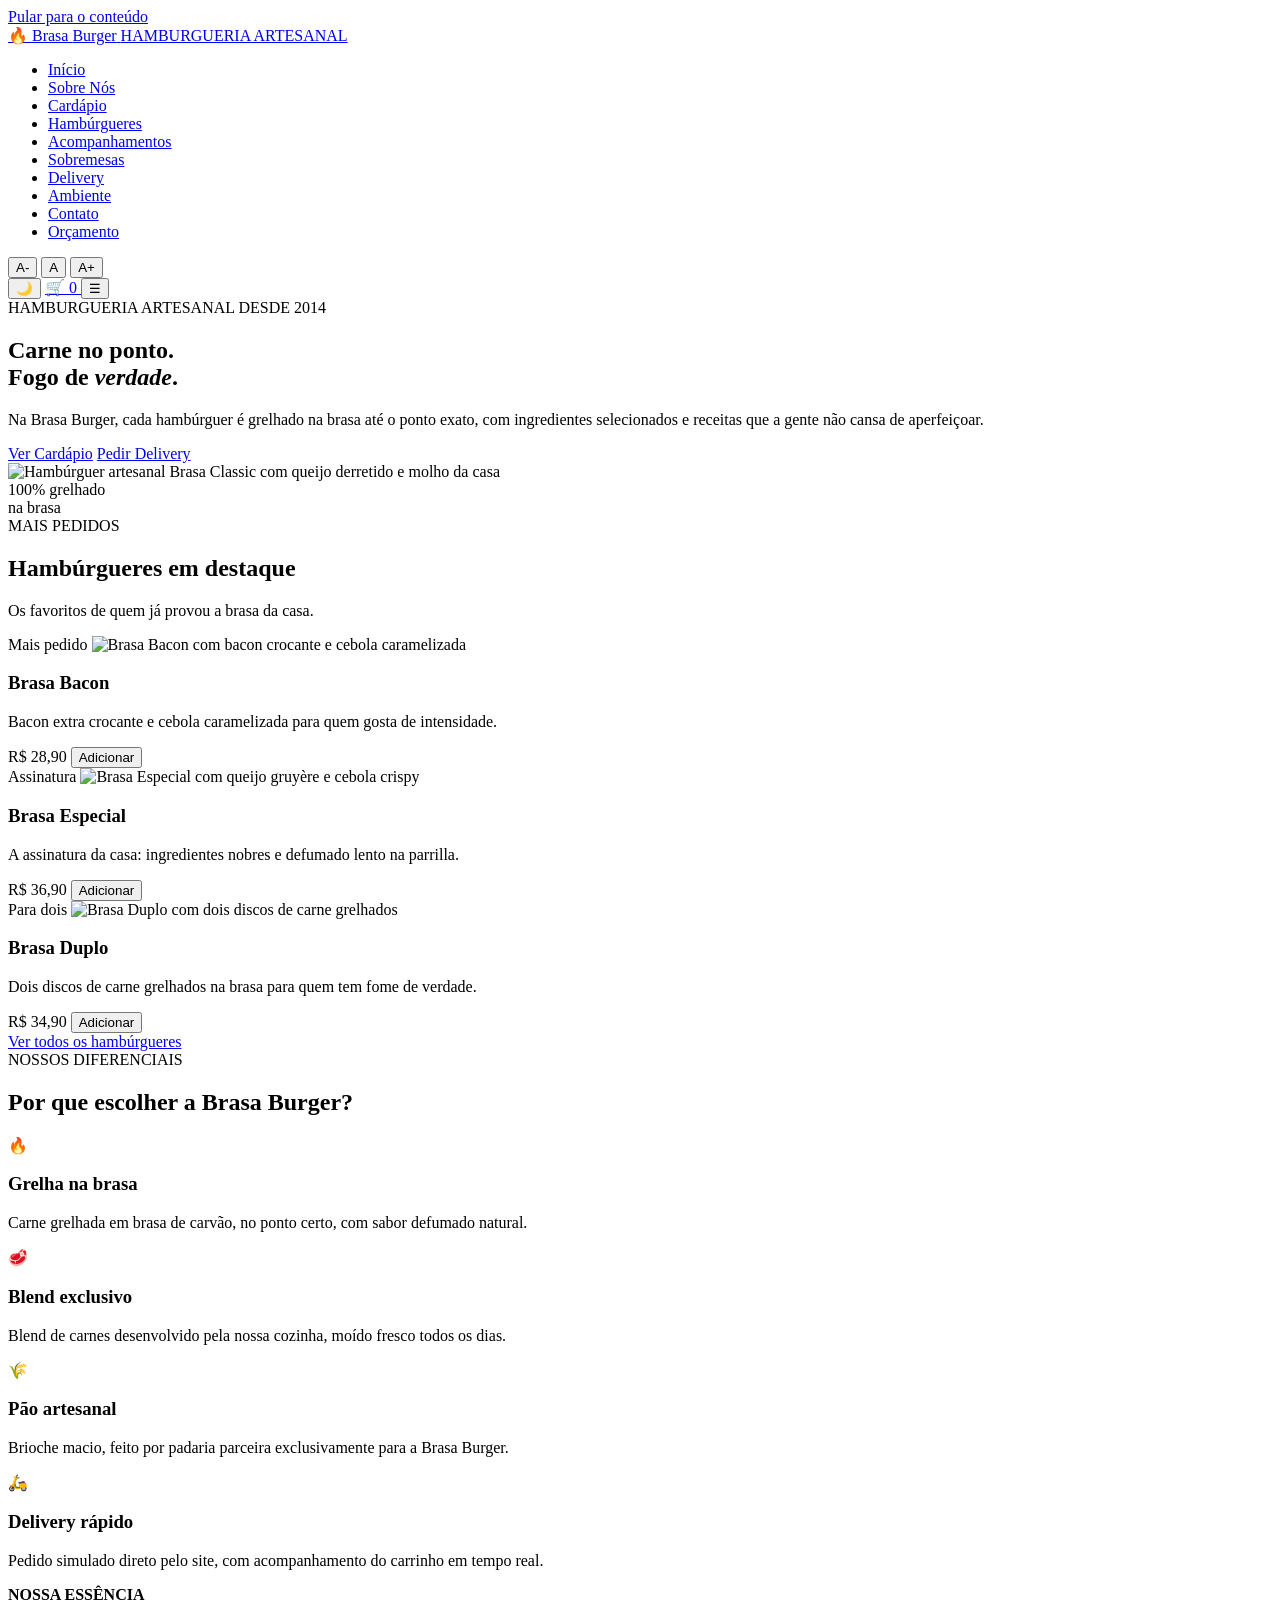
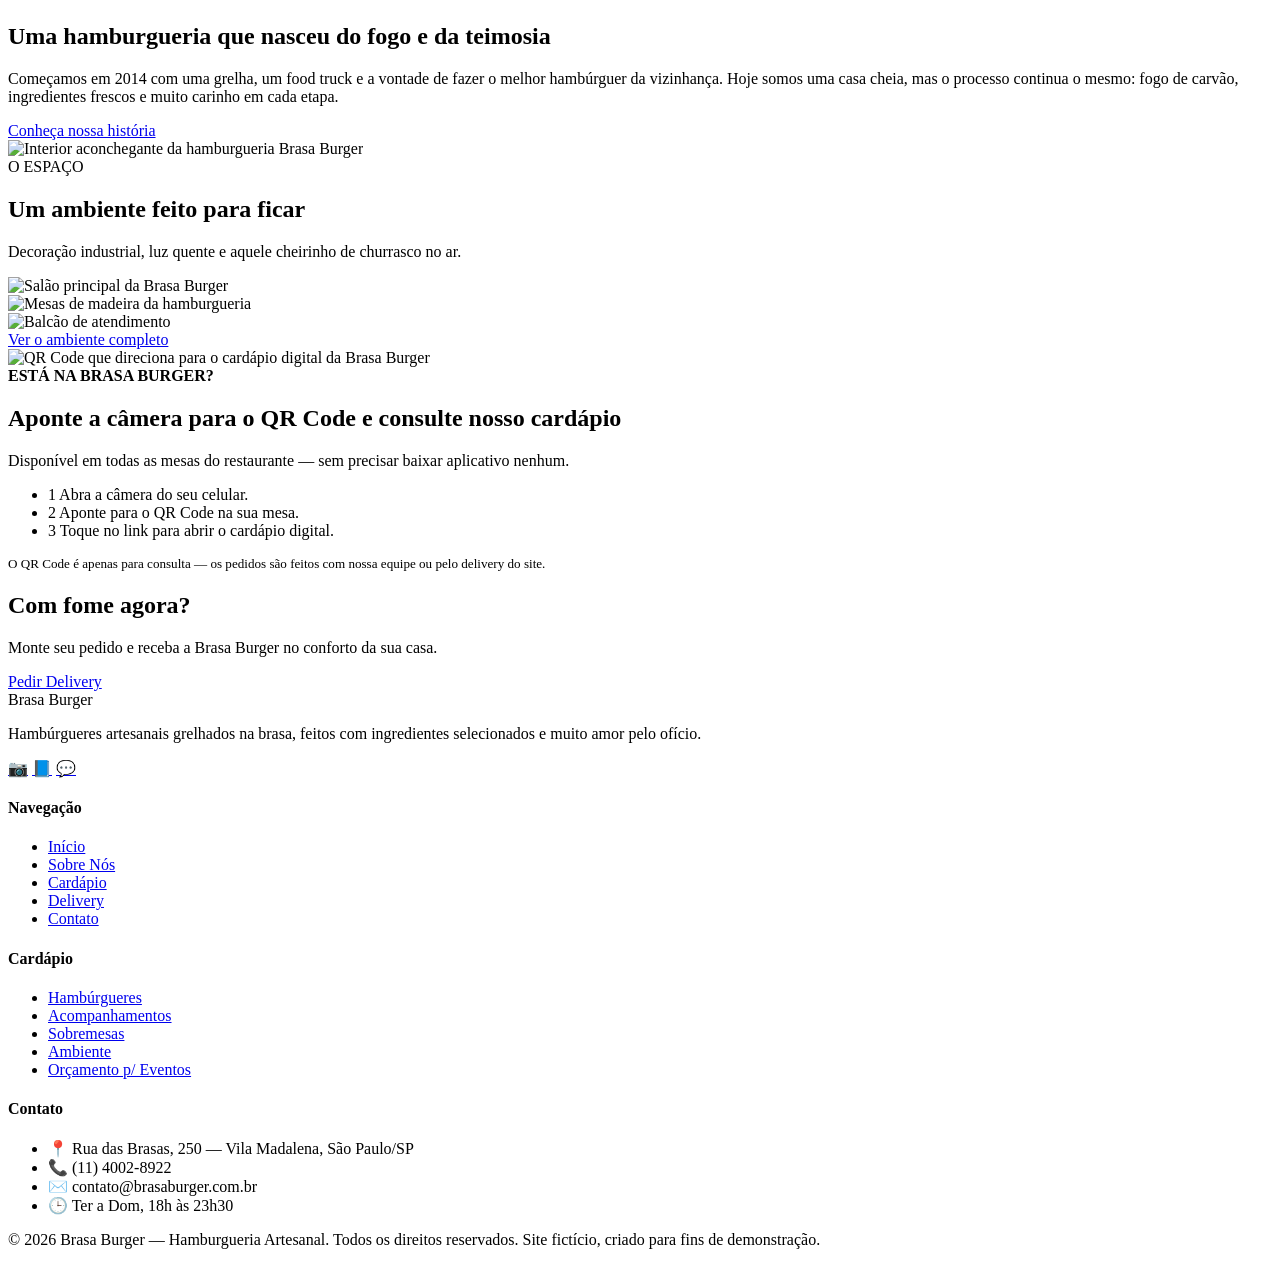
==== index.html @ a55f93aa "Add files via upload" ====
<!DOCTYPE html>
<html lang="pt-BR">
<head>
  <meta charset="UTF-8">
  <meta name="viewport" content="width=device-width, initial-scale=1.0">
  <title>Início | Brasa Burger</title>
  <meta name="description" content="Brasa Burger — hambúrgueres artesanais grelhados na brasa, delivery e ambiente aconchegante.">
  <link rel="icon" href="data:image/svg+xml,<svg xmlns=%22http://www.w3.org/2000/svg%22 viewBox=%220 0 100 100%22><text y=%22.9em%22 font-size=%2290%22>🔥</text></svg>">
  <link rel="stylesheet" href="css/style.css">
  
</head>
<body>
  <a class="skip-link" href="#conteudo">Pular para o conteúdo</a>
  <header class="site-header">
    <div class="container header-inner">
      <a href="index.html" class="logo" aria-label="Brasa Burger - página inicial">
        🔥 Brasa <span class="brasa-fire">Burger</span>
        <span class="logo-tag">HAMBURGUERIA ARTESANAL</span>
      </a>

      <nav class="main-nav" id="main-nav" aria-label="Navegação principal">
        <ul>
          <li><a href="index.html" aria-current="page">Início</a></li>
          <li><a href="sobre.html">Sobre Nós</a></li>
          <li><a href="cardapio.html">Cardápio</a></li>
          <li><a href="hamburgueres.html">Hambúrgueres</a></li>
          <li><a href="acompanhamentos.html">Acompanhamentos</a></li>
          <li><a href="sobremesas.html">Sobremesas</a></li>
          <li><a href="delivery.html">Delivery</a></li>
          <li><a href="ambiente.html">Ambiente</a></li>
          <li><a href="contato.html">Contato</a></li>
          <li><a href="orcamento.html">Orçamento</a></li>
        </ul>
      </nav>

      <div class="header-actions">
        <div class="a11y-controls" role="group" aria-label="Ajustar tamanho da fonte">
          <button type="button" data-font="dec" aria-label="Diminuir fonte">A-</button>
          <button type="button" data-font="reset" aria-label="Tamanho de fonte padrão">A</button>
          <button type="button" data-font="inc" aria-label="Aumentar fonte">A+</button>
        </div>
        <button type="button" class="theme-toggle" aria-label="Ativar modo escuro">🌙</button>
        <a href="delivery.html" class="cart-link" aria-label="Ver carrinho de delivery">
          🛒
          <span class="cart-count" data-cart-count aria-hidden="true">0</span>
        </a>
        <button type="button" class="menu-toggle" aria-expanded="false" aria-controls="main-nav" aria-label="Abrir menu de navegação">☰</button>
      </div>
    </div>
  </header>

  <main id="conteudo">

    <section class="hero">
      <div class="container hero-grid">
        <div class="reveal">
          <span class="hero-eyebrow">HAMBURGUERIA ARTESANAL DESDE 2014</span>
          <h1>Carne no ponto.<br>Fogo de <em>verdade</em>.</h1>
          <p class="hero-lead">Na Brasa Burger, cada hambúrguer é grelhado na brasa até o ponto exato, com ingredientes selecionados e receitas que a gente não cansa de aperfeiçoar.</p>
          <div class="hero-actions">
            <a href="cardapio.html" class="btn btn-primary">Ver Cardápio</a>
            <a href="delivery.html" class="btn btn-secondary">Pedir Delivery</a>
          </div>
        </div>
        <div class="hero-media reveal">
          <img src="https://images.unsplash.com/photo-1568901346375-23c9450c58cd?auto=format&fit=crop&w=900&q=80" alt="Hambúrguer artesanal Brasa Classic com queijo derretido e molho da casa">
          <div class="hero-badge">100% grelhado<br>na brasa</div>
        </div>
      </div>
    </section>
    <div class="flame-divider" aria-hidden="true"></div>

    <section aria-labelledby="destaques-titulo">
      <div class="container">
        <div class="section-head center">
          <span class="eyebrow">MAIS PEDIDOS</span>
          <h2 id="destaques-titulo">Hambúrgueres em destaque</h2>
          <p>Os favoritos de quem já provou a brasa da casa.</p>
        </div>
        <div class="grid grid-3">
          <article class="product-card reveal">
            <div class="product-media">
              <span class="product-tag">Mais pedido</span>
              <img src="https://images.unsplash.com/photo-1553979459-d2229ba7433b?auto=format&fit=crop&w=700&q=80" alt="Brasa Bacon com bacon crocante e cebola caramelizada">
            </div>
            <div class="product-body">
              <h3>Brasa Bacon</h3>
              <p class="product-desc">Bacon extra crocante e cebola caramelizada para quem gosta de intensidade.</p>
              <div class="product-footer">
                <span class="product-price">R$ 28,90</span>
                <button class="btn btn-primary btn-sm" data-add="burg-bacon">Adicionar</button>
              </div>
            </div>
          </article>
          <article class="product-card reveal">
            <div class="product-media">
              <span class="product-tag">Assinatura</span>
              <img src="https://images.unsplash.com/photo-1520072959219-c595dc870360?auto=format&fit=crop&w=700&q=80" alt="Brasa Especial com queijo gruyère e cebola crispy">
            </div>
            <div class="product-body">
              <h3>Brasa Especial</h3>
              <p class="product-desc">A assinatura da casa: ingredientes nobres e defumado lento na parrilla.</p>
              <div class="product-footer">
                <span class="product-price">R$ 36,90</span>
                <button class="btn btn-primary btn-sm" data-add="burg-especial">Adicionar</button>
              </div>
            </div>
          </article>
          <article class="product-card reveal">
            <div class="product-media">
              <span class="product-tag">Para dois</span>
              <img src="https://images.unsplash.com/photo-1586190848861-99aa4a171e90?auto=format&fit=crop&w=700&q=80" alt="Brasa Duplo com dois discos de carne grelhados">
            </div>
            <div class="product-body">
              <h3>Brasa Duplo</h3>
              <p class="product-desc">Dois discos de carne grelhados na brasa para quem tem fome de verdade.</p>
              <div class="product-footer">
                <span class="product-price">R$ 34,90</span>
                <button class="btn btn-primary btn-sm" data-add="burg-duplo">Adicionar</button>
              </div>
            </div>
          </article>
        </div>
        <div class="text-center mt-2">
          <a href="hamburgueres.html" class="btn btn-dark">Ver todos os hambúrgueres</a>
        </div>
      </div>
    </section>

    <section class="section-alt" aria-labelledby="porque-titulo">
      <div class="container">
        <div class="section-head center">
          <span class="eyebrow">NOSSOS DIFERENCIAIS</span>
          <h2 id="porque-titulo">Por que escolher a Brasa Burger?</h2>
        </div>
        <div class="grid grid-4">
          <div class="feature-card reveal">
            <span class="icon">🔥</span>
            <h3>Grelha na brasa</h3>
            <p>Carne grelhada em brasa de carvão, no ponto certo, com sabor defumado natural.</p>
          </div>
          <div class="feature-card reveal">
            <span class="icon">🥩</span>
            <h3>Blend exclusivo</h3>
            <p>Blend de carnes desenvolvido pela nossa cozinha, moído fresco todos os dias.</p>
          </div>
          <div class="feature-card reveal">
            <span class="icon">🌾</span>
            <h3>Pão artesanal</h3>
            <p>Brioche macio, feito por padaria parceira exclusivamente para a Brasa Burger.</p>
          </div>
          <div class="feature-card reveal">
            <span class="icon">🛵</span>
            <h3>Delivery rápido</h3>
            <p>Pedido simulado direto pelo site, com acompanhamento do carrinho em tempo real.</p>
          </div>
        </div>
      </div>
    </section>

    <section aria-labelledby="sobre-home-titulo">
      <div class="container historia-wrap">
        <div class="reveal">
          <span class="eyebrow" style="color:var(--brasa);font-weight:800;display:block;margin-bottom:.5rem;">NOSSA ESSÊNCIA</span>
          <h2 id="sobre-home-titulo">Uma hamburgueria que nasceu do fogo e da teimosia</h2>
          <p>Começamos em 2014 com uma grelha, um food truck e a vontade de fazer o melhor hambúrguer da vizinhança. Hoje somos uma casa cheia, mas o processo continua o mesmo: fogo de carvão, ingredientes frescos e muito carinho em cada etapa.</p>
          <a href="sobre.html" class="btn btn-secondary">Conheça nossa história</a>
        </div>
        <div class="historia-img reveal">
          <img src="https://images.unsplash.com/photo-1466978913421-dad2ebd01d17?auto=format&fit=crop&w=800&q=80" alt="Interior aconchegante da hamburgueria Brasa Burger">
        </div>
      </div>
    </section>

    <section class="section-alt" aria-labelledby="ambiente-home-titulo">
      <div class="container">
        <div class="section-head center">
          <span class="eyebrow">O ESPAÇO</span>
          <h2 id="ambiente-home-titulo">Um ambiente feito para ficar</h2>
          <p>Decoração industrial, luz quente e aquele cheirinho de churrasco no ar.</p>
        </div>
        <div class="galeria-grid">
          <div class="galeria-item big"><img src="https://images.unsplash.com/photo-1552566626-52f8b828add9?auto=format&fit=crop&w=900&q=80" alt="Salão principal da Brasa Burger"></div>
          <div class="galeria-item"><img src="https://images.unsplash.com/photo-1414235077428-338989a2e8c0?auto=format&fit=crop&w=500&q=80" alt="Mesas de madeira da hamburgueria"></div>
          <div class="galeria-item"><img src="https://images.unsplash.com/photo-1517248135467-4c7edcad34c4?auto=format&fit=crop&w=500&q=80" alt="Balcão de atendimento"></div>
        </div>
        <div class="text-center mt-2">
          <a href="ambiente.html" class="btn btn-dark">Ver o ambiente completo</a>
        </div>
      </div>
    </section>

    <section aria-labelledby="qr-titulo">
      <div class="container">
        <div class="qr-section">
          <div class="qr-box">
            <img src="https://api.qrserver.com/v1/create-qr-code/?size=220x220&color=1a1410&data=https://brasaburger.com.br/cardapio.html" alt="QR Code que direciona para o cardápio digital da Brasa Burger" width="190" height="190">
          </div>
          <div>
            <span class="eyebrow" style="color:var(--dourado);font-weight:800;display:block;margin-bottom:.5rem;">ESTÁ NA BRASA BURGER?</span>
            <h2 id="qr-titulo">Aponte a câmera para o QR Code e consulte nosso cardápio</h2>
            <p>Disponível em todas as mesas do restaurante — sem precisar baixar aplicativo nenhum.</p>
            <ul class="qr-steps">
              <li><span class="num">1</span> Abra a câmera do seu celular.</li>
              <li><span class="num">2</span> Aponte para o QR Code na sua mesa.</li>
              <li><span class="num">3</span> Toque no link para abrir o cardápio digital.</li>
            </ul>
            <p style="font-size:0.82rem;margin-top:1rem;">O QR Code é apenas para consulta — os pedidos são feitos com nossa equipe ou pelo delivery do site.</p>
          </div>
        </div>
      </div>
    </section>

    <section class="section-alt">
      <div class="container">
        <div class="cta-banda">
          <div>
            <h2>Com fome agora?</h2>
            <p>Monte seu pedido e receba a Brasa Burger no conforto da sua casa.</p>
          </div>
          <a href="delivery.html" class="btn btn-dark">Pedir Delivery</a>
        </div>
      </div>
    </section>

  </main>
  <footer class="site-footer">
    <div class="container footer-grid">
      <div>
        <div class="footer-logo">Brasa <span>Burger</span></div>
        <p>Hambúrgueres artesanais grelhados na brasa, feitos com ingredientes selecionados e muito amor pelo ofício.</p>
        <div class="footer-social">
          <a href="https://instagram.com" target="_blank" rel="noopener" aria-label="Instagram da Brasa Burger">📷</a>
          <a href="https://facebook.com" target="_blank" rel="noopener" aria-label="Facebook da Brasa Burger">📘</a>
          <a href="https://wa.me/5511999998888" target="_blank" rel="noopener" aria-label="WhatsApp da Brasa Burger">💬</a>
        </div>
      </div>
      <div>
        <h4>Navegação</h4>
        <ul>
          <li><a href="index.html">Início</a></li>
          <li><a href="sobre.html">Sobre Nós</a></li>
          <li><a href="cardapio.html">Cardápio</a></li>
          <li><a href="delivery.html">Delivery</a></li>
          <li><a href="contato.html">Contato</a></li>
        </ul>
      </div>
      <div>
        <h4>Cardápio</h4>
        <ul>
          <li><a href="hamburgueres.html">Hambúrgueres</a></li>
          <li><a href="acompanhamentos.html">Acompanhamentos</a></li>
          <li><a href="sobremesas.html">Sobremesas</a></li>
          <li><a href="ambiente.html">Ambiente</a></li>
          <li><a href="orcamento.html">Orçamento p/ Eventos</a></li>
        </ul>
      </div>
      <div>
        <h4>Contato</h4>
        <ul>
          <li>📍 Rua das Brasas, 250 — Vila Madalena, São Paulo/SP</li>
          <li>📞 (11) 4002-8922</li>
          <li>✉️ contato@brasaburger.com.br</li>
          <li>🕒 Ter a Dom, 18h às 23h30</li>
        </ul>
      </div>
    </div>
    <div class="container footer-bottom">
      <p class="mb-0">&copy; 2026 Brasa Burger — Hamburgueria Artesanal. Todos os direitos reservados. Site fictício, criado para fins de demonstração.</p>
    </div>
  </footer>

  <script src="js/script.js"></script>
</body>
</html>
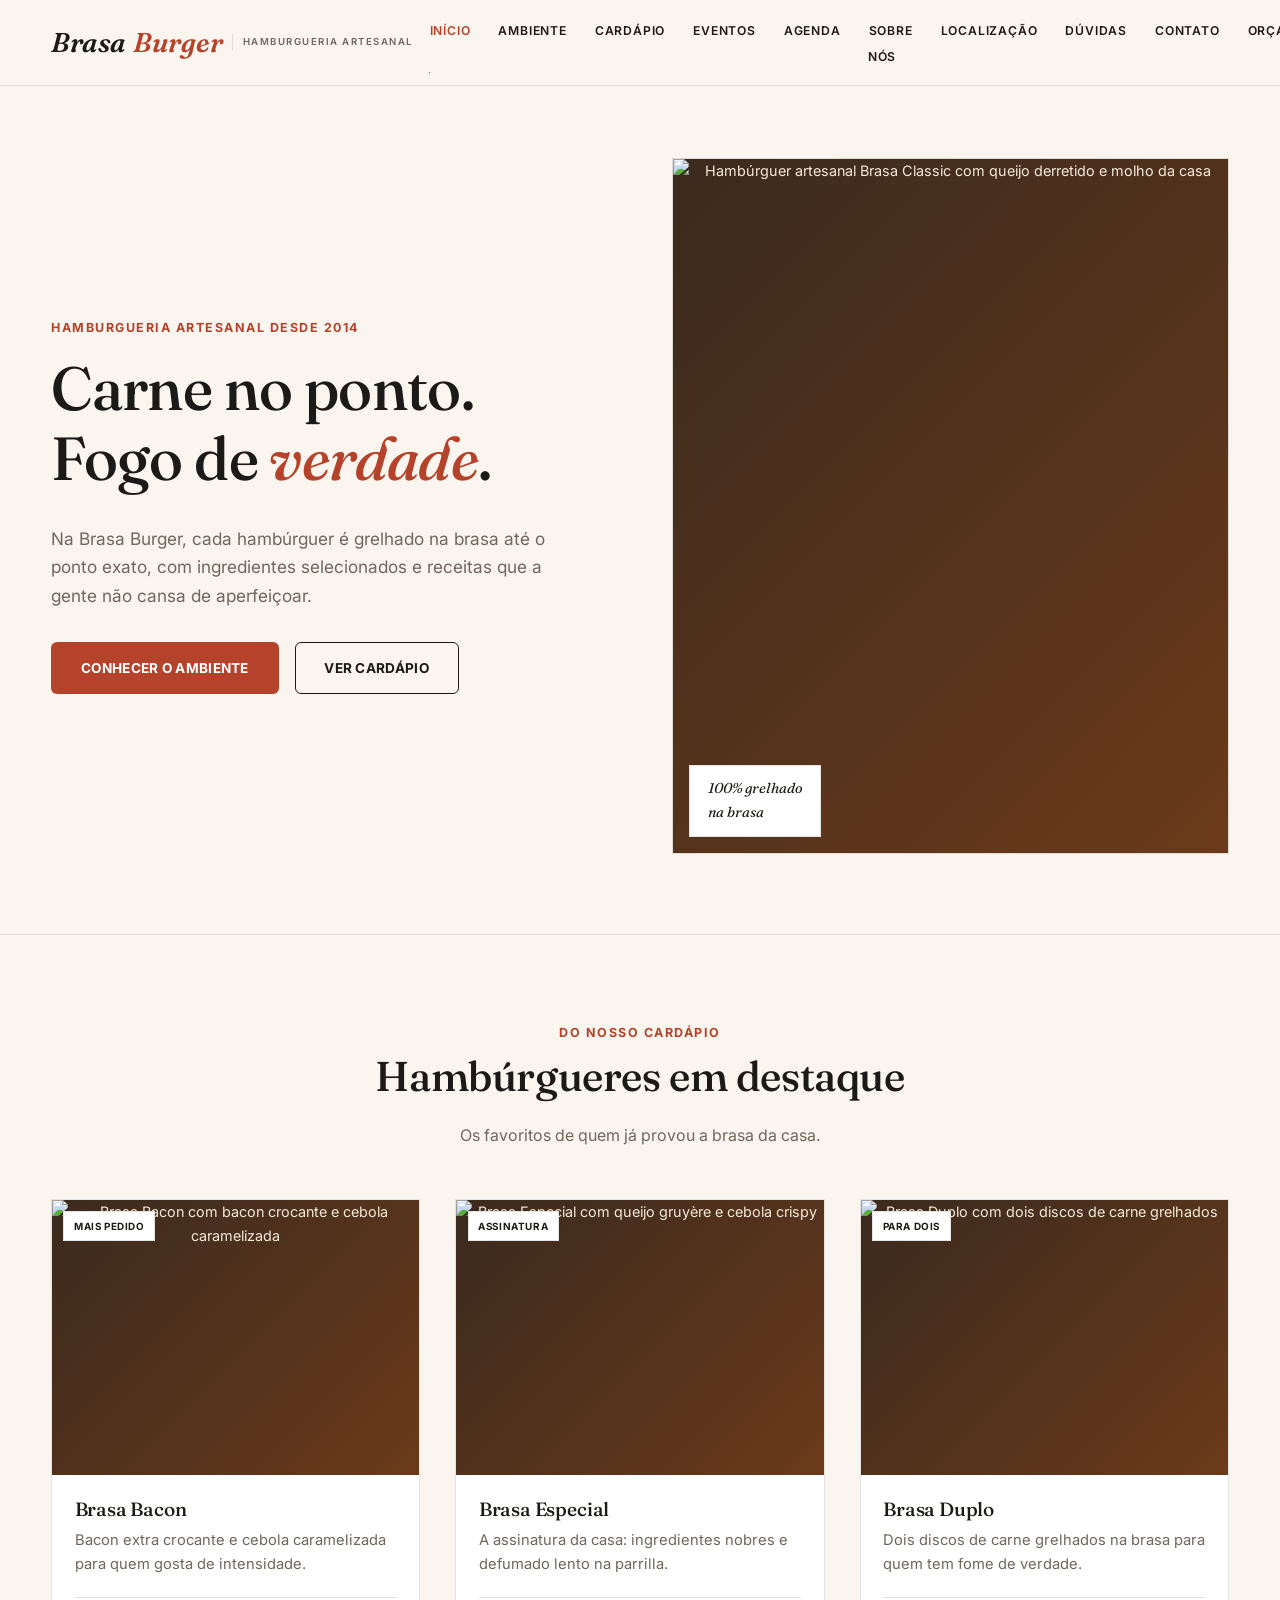
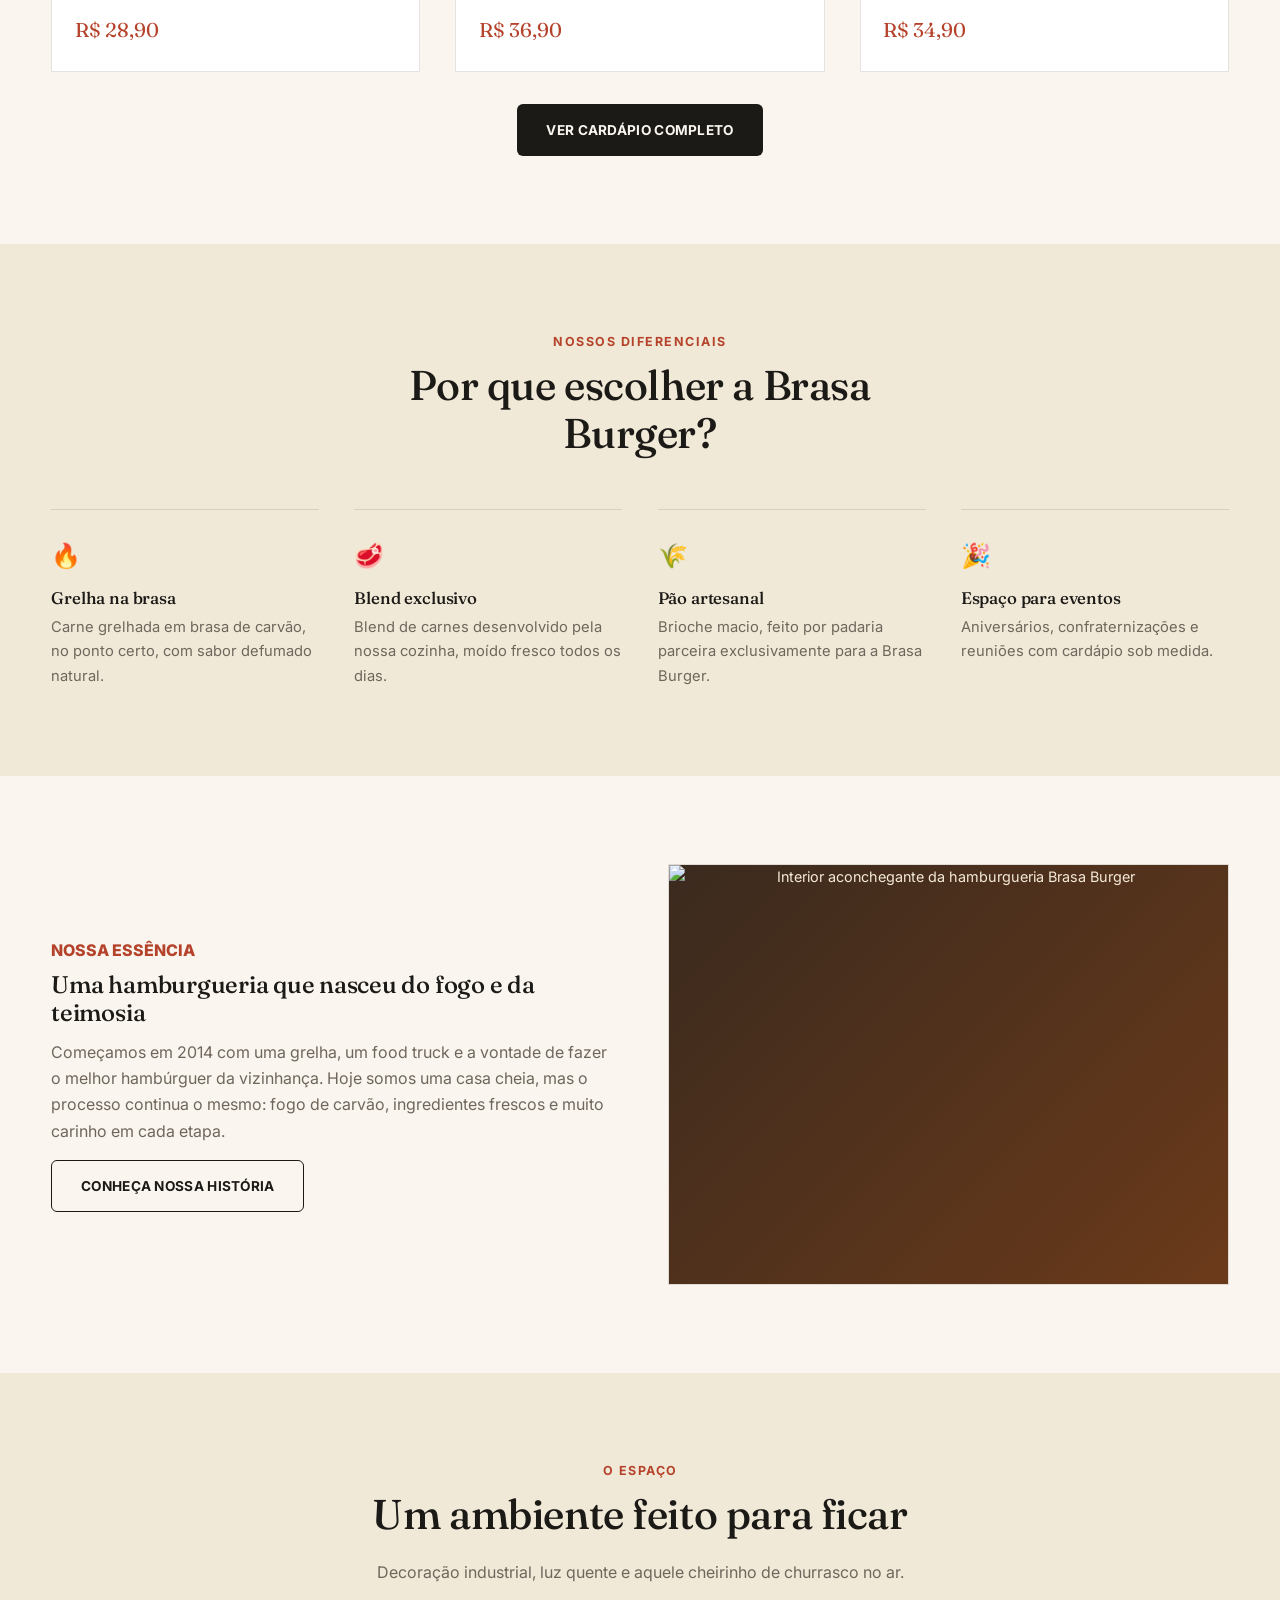
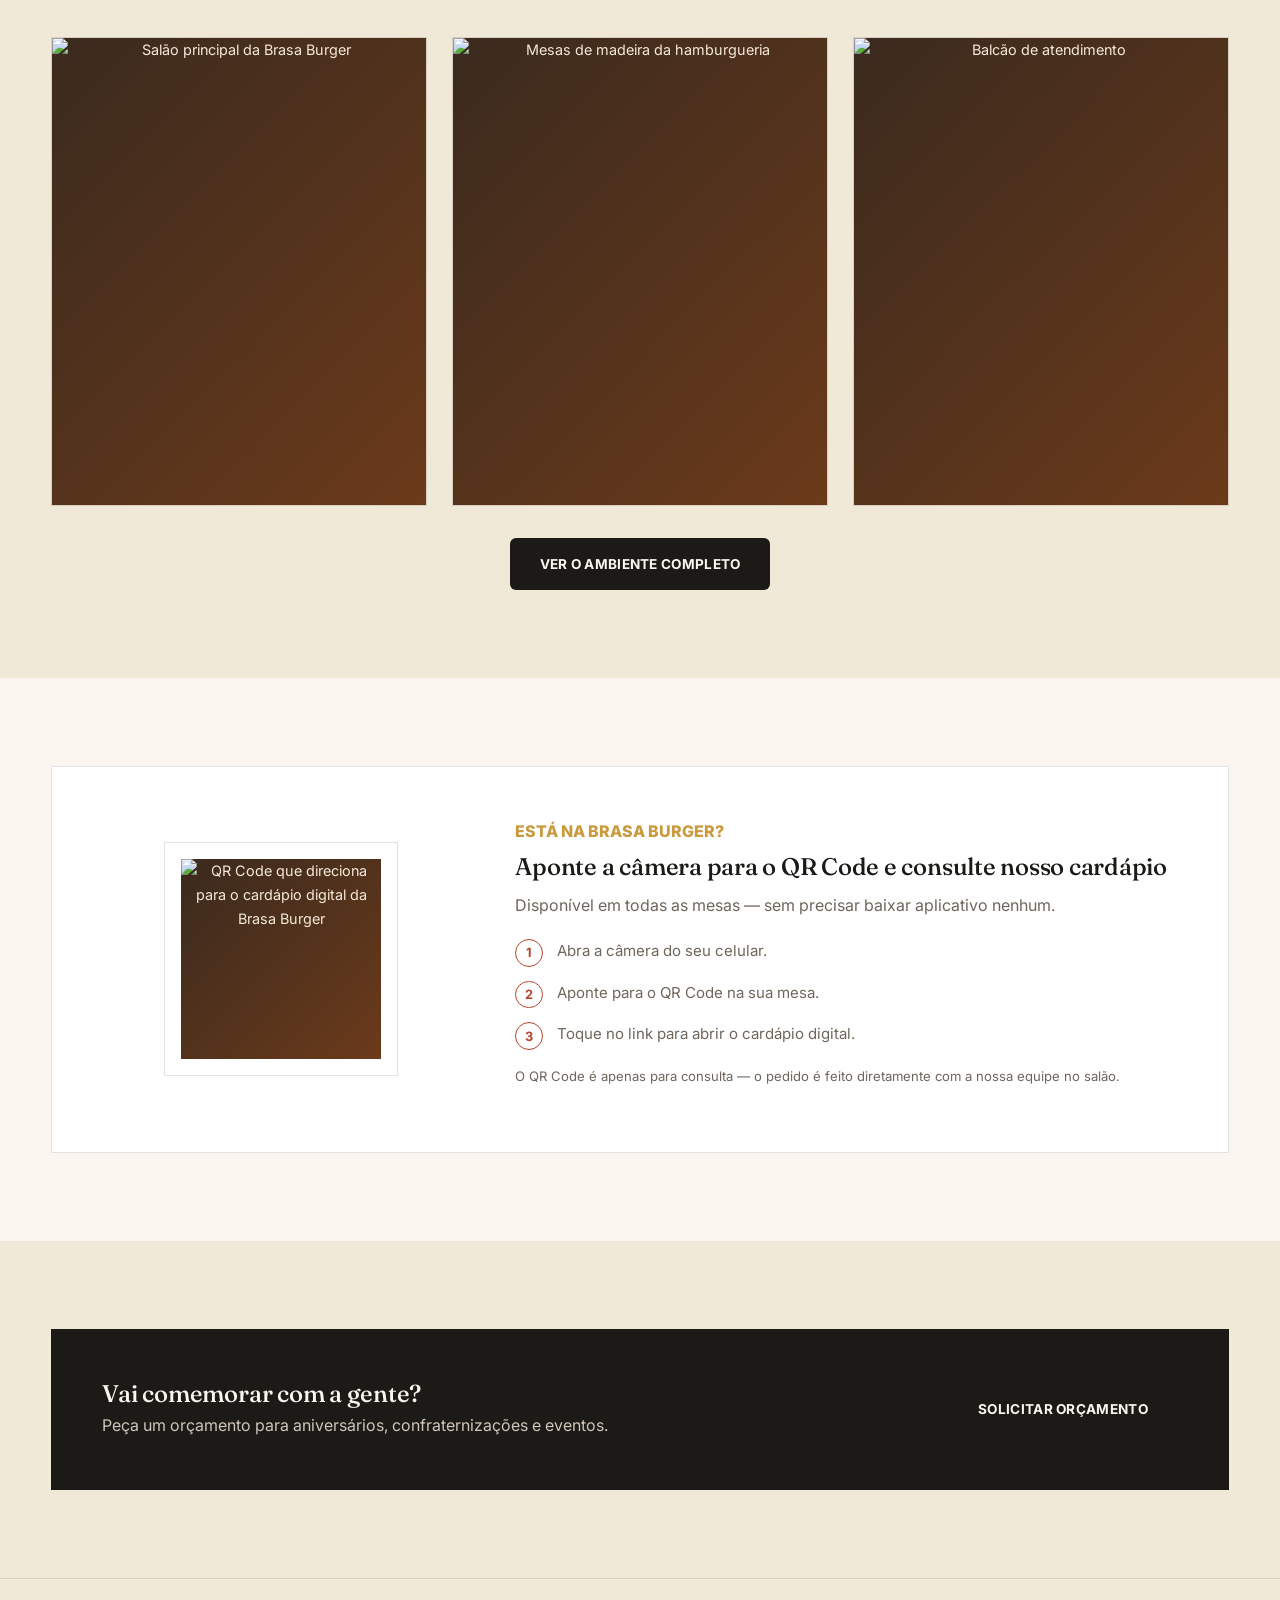
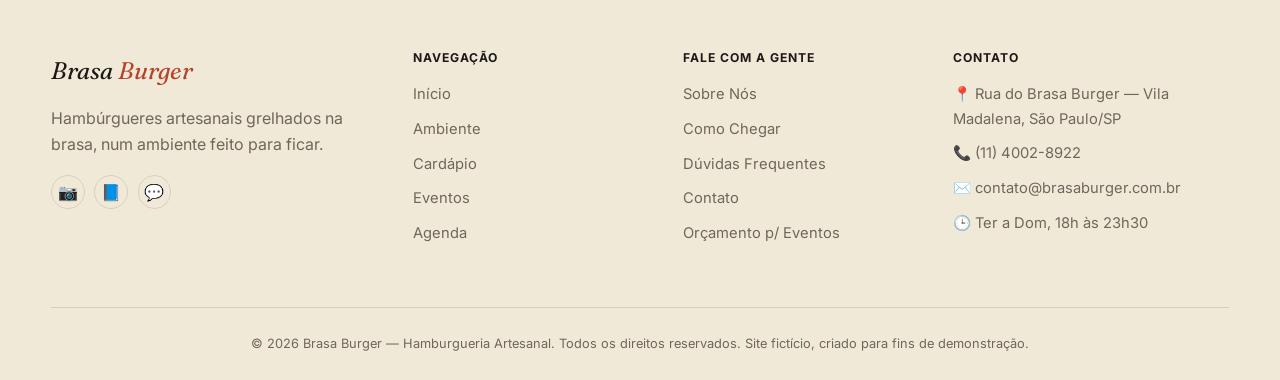
==== commit 2d48a813: "Add initial HTML structure for Brasa Burger site" ====
--- a/index.html
+++ b/index.html
@@ -4,7 +4,7 @@
   <meta charset="UTF-8">
   <meta name="viewport" content="width=device-width, initial-scale=1.0">
   <title>Início | Brasa Burger</title>
-  <meta name="description" content="Brasa Burger — hambúrgueres artesanais grelhados na brasa, delivery e ambiente aconchegante.">
+  <meta name="description" content="Brasa Burger: hamburgueria artesanal grelhada na brasa. Conheça o ambiente, o cardápio e solicite orçamento para eventos.">
   <link rel="icon" href="data:image/svg+xml,<svg xmlns=%22http://www.w3.org/2000/svg%22 viewBox=%220 0 100 100%22><text y=%22.9em%22 font-size=%2290%22>🔥</text></svg>">
   <link rel="stylesheet" href="css/style.css">
   
@@ -14,20 +14,20 @@
   <header class="site-header">
     <div class="container header-inner">
       <a href="index.html" class="logo" aria-label="Brasa Burger - página inicial">
-        🔥 Brasa <span class="brasa-fire">Burger</span>
+        Brasa <span class="brasa-fire">Burger</span>
         <span class="logo-tag">HAMBURGUERIA ARTESANAL</span>
       </a>
 
       <nav class="main-nav" id="main-nav" aria-label="Navegação principal">
         <ul>
           <li><a href="index.html" aria-current="page">Início</a></li>
+          <li><a href="ambiente.html">Ambiente</a></li>
+          <li><a href="cardapio.html">Cardápio</a></li>
+          <li><a href="eventos.html">Eventos</a></li>
+          <li><a href="agenda.html">Agenda</a></li>
           <li><a href="sobre.html">Sobre Nós</a></li>
-          <li><a href="cardapio.html">Cardápio</a></li>
-          <li><a href="hamburgueres.html">Hambúrgueres</a></li>
-          <li><a href="acompanhamentos.html">Acompanhamentos</a></li>
-          <li><a href="sobremesas.html">Sobremesas</a></li>
-          <li><a href="delivery.html">Delivery</a></li>
-          <li><a href="ambiente.html">Ambiente</a></li>
+          <li><a href="localizacao.html">Localização</a></li>
+          <li><a href="faq.html">Dúvidas</a></li>
           <li><a href="contato.html">Contato</a></li>
           <li><a href="orcamento.html">Orçamento</a></li>
         </ul>
@@ -40,10 +40,6 @@
           <button type="button" data-font="inc" aria-label="Aumentar fonte">A+</button>
         </div>
         <button type="button" class="theme-toggle" aria-label="Ativar modo escuro">🌙</button>
-        <a href="delivery.html" class="cart-link" aria-label="Ver carrinho de delivery">
-          🛒
-          <span class="cart-count" data-cart-count aria-hidden="true">0</span>
-        </a>
         <button type="button" class="menu-toggle" aria-expanded="false" aria-controls="main-nav" aria-label="Abrir menu de navegação">☰</button>
       </div>
     </div>
@@ -53,17 +49,17 @@
 
     <section class="hero">
       <div class="container hero-grid">
-        <div class="reveal">
+        <div>
           <span class="hero-eyebrow">HAMBURGUERIA ARTESANAL DESDE 2014</span>
           <h1>Carne no ponto.<br>Fogo de <em>verdade</em>.</h1>
           <p class="hero-lead">Na Brasa Burger, cada hambúrguer é grelhado na brasa até o ponto exato, com ingredientes selecionados e receitas que a gente não cansa de aperfeiçoar.</p>
           <div class="hero-actions">
-            <a href="cardapio.html" class="btn btn-primary">Ver Cardápio</a>
-            <a href="delivery.html" class="btn btn-secondary">Pedir Delivery</a>
-          </div>
-        </div>
-        <div class="hero-media reveal">
-          <img src="https://images.unsplash.com/photo-1568901346375-23c9450c58cd?auto=format&fit=crop&w=900&q=80" alt="Hambúrguer artesanal Brasa Classic com queijo derretido e molho da casa">
+            <a href="ambiente.html" class="btn btn-primary">Conhecer o Ambiente</a>
+            <a href="cardapio.html" class="btn btn-secondary">Ver Cardápio</a>
+          </div>
+        </div>
+        <div class="hero-media">
+          <img src="img/hamburgueres/burger_queijo.jpeg" alt="Hambúrguer artesanal Brasa Classic com queijo derretido e molho da casa">
           <div class="hero-badge">100% grelhado<br>na brasa</div>
         </div>
       </div>
@@ -73,56 +69,53 @@
     <section aria-labelledby="destaques-titulo">
       <div class="container">
         <div class="section-head center">
-          <span class="eyebrow">MAIS PEDIDOS</span>
+          <span class="eyebrow">DO NOSSO CARDÁPIO</span>
           <h2 id="destaques-titulo">Hambúrgueres em destaque</h2>
           <p>Os favoritos de quem já provou a brasa da casa.</p>
         </div>
         <div class="grid grid-3">
-          <article class="product-card reveal">
+          <article class="product-card">
             <div class="product-media">
               <span class="product-tag">Mais pedido</span>
-              <img src="https://images.unsplash.com/photo-1553979459-d2229ba7433b?auto=format&fit=crop&w=700&q=80" alt="Brasa Bacon com bacon crocante e cebola caramelizada">
+              <img src="img/hamburgueres/bacon.jpg" alt="Brasa Bacon com bacon crocante e cebola caramelizada">
             </div>
             <div class="product-body">
               <h3>Brasa Bacon</h3>
               <p class="product-desc">Bacon extra crocante e cebola caramelizada para quem gosta de intensidade.</p>
               <div class="product-footer">
                 <span class="product-price">R$ 28,90</span>
-                <button class="btn btn-primary btn-sm" data-add="burg-bacon">Adicionar</button>
               </div>
             </div>
           </article>
-          <article class="product-card reveal">
+          <article class="product-card">
             <div class="product-media">
               <span class="product-tag">Assinatura</span>
-              <img src="https://images.unsplash.com/photo-1520072959219-c595dc870360?auto=format&fit=crop&w=700&q=80" alt="Brasa Especial com queijo gruyère e cebola crispy">
+              <img src="img/hamburgueres/cebola.jfif" alt="Brasa Especial com queijo gruyère e cebola crispy">
             </div>
             <div class="product-body">
               <h3>Brasa Especial</h3>
               <p class="product-desc">A assinatura da casa: ingredientes nobres e defumado lento na parrilla.</p>
               <div class="product-footer">
                 <span class="product-price">R$ 36,90</span>
-                <button class="btn btn-primary btn-sm" data-add="burg-especial">Adicionar</button>
               </div>
             </div>
           </article>
-          <article class="product-card reveal">
+          <article class="product-card">
             <div class="product-media">
               <span class="product-tag">Para dois</span>
-              <img src="https://images.unsplash.com/photo-1586190848861-99aa4a171e90?auto=format&fit=crop&w=700&q=80" alt="Brasa Duplo com dois discos de carne grelhados">
+              <img src="img/hamburgueres/hamburguer_duplo.jfif" alt="Brasa Duplo com dois discos de carne grelhados">
             </div>
             <div class="product-body">
               <h3>Brasa Duplo</h3>
               <p class="product-desc">Dois discos de carne grelhados na brasa para quem tem fome de verdade.</p>
               <div class="product-footer">
                 <span class="product-price">R$ 34,90</span>
-                <button class="btn btn-primary btn-sm" data-add="burg-duplo">Adicionar</button>
               </div>
             </div>
           </article>
         </div>
         <div class="text-center mt-2">
-          <a href="hamburgueres.html" class="btn btn-dark">Ver todos os hambúrgueres</a>
+          <a href="cardapio.html" class="btn btn-dark">Ver cardápio completo</a>
         </div>
       </div>
     </section>
@@ -134,25 +127,25 @@
           <h2 id="porque-titulo">Por que escolher a Brasa Burger?</h2>
         </div>
         <div class="grid grid-4">
-          <div class="feature-card reveal">
+          <div class="feature-card">
             <span class="icon">🔥</span>
             <h3>Grelha na brasa</h3>
             <p>Carne grelhada em brasa de carvão, no ponto certo, com sabor defumado natural.</p>
           </div>
-          <div class="feature-card reveal">
+          <div class="feature-card">
             <span class="icon">🥩</span>
             <h3>Blend exclusivo</h3>
             <p>Blend de carnes desenvolvido pela nossa cozinha, moído fresco todos os dias.</p>
           </div>
-          <div class="feature-card reveal">
+          <div class="feature-card">
             <span class="icon">🌾</span>
             <h3>Pão artesanal</h3>
             <p>Brioche macio, feito por padaria parceira exclusivamente para a Brasa Burger.</p>
           </div>
-          <div class="feature-card reveal">
-            <span class="icon">🛵</span>
-            <h3>Delivery rápido</h3>
-            <p>Pedido simulado direto pelo site, com acompanhamento do carrinho em tempo real.</p>
+          <div class="feature-card">
+            <span class="icon">🎉</span>
+            <h3>Espaço para eventos</h3>
+            <p>Aniversários, confraternizações e reuniões com cardápio sob medida.</p>
           </div>
         </div>
       </div>
@@ -160,14 +153,14 @@
 
     <section aria-labelledby="sobre-home-titulo">
       <div class="container historia-wrap">
-        <div class="reveal">
+        <div>
           <span class="eyebrow" style="color:var(--brasa);font-weight:800;display:block;margin-bottom:.5rem;">NOSSA ESSÊNCIA</span>
           <h2 id="sobre-home-titulo">Uma hamburgueria que nasceu do fogo e da teimosia</h2>
           <p>Começamos em 2014 com uma grelha, um food truck e a vontade de fazer o melhor hambúrguer da vizinhança. Hoje somos uma casa cheia, mas o processo continua o mesmo: fogo de carvão, ingredientes frescos e muito carinho em cada etapa.</p>
           <a href="sobre.html" class="btn btn-secondary">Conheça nossa história</a>
         </div>
-        <div class="historia-img reveal">
-          <img src="https://images.unsplash.com/photo-1466978913421-dad2ebd01d17?auto=format&fit=crop&w=800&q=80" alt="Interior aconchegante da hamburgueria Brasa Burger">
+        <div class="historia-img">
+          <img src="img/ambiente/ambiente.jfif" alt="Interior aconchegante da hamburgueria Brasa Burger">
         </div>
       </div>
     </section>
@@ -179,10 +172,19 @@
           <h2 id="ambiente-home-titulo">Um ambiente feito para ficar</h2>
           <p>Decoração industrial, luz quente e aquele cheirinho de churrasco no ar.</p>
         </div>
-        <div class="galeria-grid">
-          <div class="galeria-item big"><img src="https://images.unsplash.com/photo-1552566626-52f8b828add9?auto=format&fit=crop&w=900&q=80" alt="Salão principal da Brasa Burger"></div>
-          <div class="galeria-item"><img src="https://images.unsplash.com/photo-1414235077428-338989a2e8c0?auto=format&fit=crop&w=500&q=80" alt="Mesas de madeira da hamburgueria"></div>
-          <div class="galeria-item"><img src="https://images.unsplash.com/photo-1517248135467-4c7edcad34c4?auto=format&fit=crop&w=500&q=80" alt="Balcão de atendimento"></div>
+        <div class="ambiente-grid ambiente-grid-3">
+          <figure class="ambiente-card">
+            <img src="img/ambiente/ambiente.jfif" alt="Salão principal da Brasa Burger">
+            <figcaption><span>Salão</span>Clima aconchegante</figcaption>
+          </figure>
+          <figure class="ambiente-card">
+            <img src="img/ambiente/mesas.jpg" alt="Mesas de madeira da hamburgueria">
+            <figcaption><span>Mesas</span>Madeira e conforto</figcaption>
+          </figure>
+          <figure class="ambiente-card">
+            <img src="img/ambiente/balcao.jfif" alt="Balcão de atendimento">
+            <figcaption><span>Balcão</span>Onde tudo começa</figcaption>
+          </figure>
         </div>
         <div class="text-center mt-2">
           <a href="ambiente.html" class="btn btn-dark">Ver o ambiente completo</a>
@@ -194,18 +196,18 @@
       <div class="container">
         <div class="qr-section">
           <div class="qr-box">
-            <img src="https://api.qrserver.com/v1/create-qr-code/?size=220x220&color=1a1410&data=https://brasaburger.com.br/cardapio.html" alt="QR Code que direciona para o cardápio digital da Brasa Burger" width="190" height="190">
+            <img src="img/qr-cardapio.png" alt="QR Code que direciona para o cardápio digital da Brasa Burger" width="190" height="190">
           </div>
           <div>
             <span class="eyebrow" style="color:var(--dourado);font-weight:800;display:block;margin-bottom:.5rem;">ESTÁ NA BRASA BURGER?</span>
             <h2 id="qr-titulo">Aponte a câmera para o QR Code e consulte nosso cardápio</h2>
-            <p>Disponível em todas as mesas do restaurante — sem precisar baixar aplicativo nenhum.</p>
+            <p>Disponível em todas as mesas — sem precisar baixar aplicativo nenhum.</p>
             <ul class="qr-steps">
               <li><span class="num">1</span> Abra a câmera do seu celular.</li>
               <li><span class="num">2</span> Aponte para o QR Code na sua mesa.</li>
               <li><span class="num">3</span> Toque no link para abrir o cardápio digital.</li>
             </ul>
-            <p style="font-size:0.82rem;margin-top:1rem;">O QR Code é apenas para consulta — os pedidos são feitos com nossa equipe ou pelo delivery do site.</p>
+            <p style="font-size:0.82rem;margin-top:1rem;">O QR Code é apenas para consulta — o pedido é feito diretamente com a nossa equipe no salão.</p>
           </div>
         </div>
       </div>
@@ -215,20 +217,21 @@
       <div class="container">
         <div class="cta-banda">
           <div>
-            <h2>Com fome agora?</h2>
-            <p>Monte seu pedido e receba a Brasa Burger no conforto da sua casa.</p>
-          </div>
-          <a href="delivery.html" class="btn btn-dark">Pedir Delivery</a>
+            <h2>Vai comemorar com a gente?</h2>
+            <p>Peça um orçamento para aniversários, confraternizações e eventos.</p>
+          </div>
+          <a href="orcamento.html" class="btn btn-dark">Solicitar orçamento</a>
         </div>
       </div>
     </section>
 
   </main>
+
   <footer class="site-footer">
     <div class="container footer-grid">
       <div>
         <div class="footer-logo">Brasa <span>Burger</span></div>
-        <p>Hambúrgueres artesanais grelhados na brasa, feitos com ingredientes selecionados e muito amor pelo ofício.</p>
+        <p>Hambúrgueres artesanais grelhados na brasa, num ambiente feito para ficar.</p>
         <div class="footer-social">
           <a href="https://instagram.com" target="_blank" rel="noopener" aria-label="Instagram da Brasa Burger">📷</a>
           <a href="https://facebook.com" target="_blank" rel="noopener" aria-label="Facebook da Brasa Burger">📘</a>
@@ -239,26 +242,26 @@
         <h4>Navegação</h4>
         <ul>
           <li><a href="index.html">Início</a></li>
+          <li><a href="ambiente.html">Ambiente</a></li>
+          <li><a href="cardapio.html">Cardápio</a></li>
+          <li><a href="eventos.html">Eventos</a></li>
+          <li><a href="agenda.html">Agenda</a></li>
+        </ul>
+      </div>
+      <div>
+        <h4>Fale com a gente</h4>
+        <ul>
           <li><a href="sobre.html">Sobre Nós</a></li>
-          <li><a href="cardapio.html">Cardápio</a></li>
-          <li><a href="delivery.html">Delivery</a></li>
+          <li><a href="localizacao.html">Como Chegar</a></li>
+          <li><a href="faq.html">Dúvidas Frequentes</a></li>
           <li><a href="contato.html">Contato</a></li>
-        </ul>
-      </div>
-      <div>
-        <h4>Cardápio</h4>
-        <ul>
-          <li><a href="hamburgueres.html">Hambúrgueres</a></li>
-          <li><a href="acompanhamentos.html">Acompanhamentos</a></li>
-          <li><a href="sobremesas.html">Sobremesas</a></li>
-          <li><a href="ambiente.html">Ambiente</a></li>
           <li><a href="orcamento.html">Orçamento p/ Eventos</a></li>
         </ul>
       </div>
       <div>
         <h4>Contato</h4>
         <ul>
-          <li>📍 Rua das Brasas, 250 — Vila Madalena, São Paulo/SP</li>
+          <li>📍 Rua do Brasa Burger — Vila Madalena, São Paulo/SP</li>
           <li>📞 (11) 4002-8922</li>
           <li>✉️ contato@brasaburger.com.br</li>
           <li>🕒 Ter a Dom, 18h às 23h30</li>
--- a/css/style.css
+++ b/css/style.css
@@ -0,0 +1,844 @@
+/* ==========================================================================
+   BRASA BURGER — Design System (clean edition)
+   Inspirado em hamburguerias premium/minimalistas: fundo claro, tipografia
+   serifada refinada, muito respiro, acentos em terracota usados com moderação.
+   ========================================================================== */
+
+@import url('https://fonts.googleapis.com/css2?family=Fraunces:opsz,wght@9..144,400;9..144,500;9..144,600;9..144,700&family=Inter:wght@400;500;600;700;800&display=swap');
+
+:root {
+  /* Paleta base — clean */
+  --creme: #faf6ef;
+  --creme-2: #f1e9d8;
+  --branco: #ffffff;
+  --tinta: #1c1a17;
+  --tinta-suave: #6f665c;
+  --linha: rgba(28, 26, 23, 0.12);
+  --terracota: #b5432b;
+  --terracota-escura: #8f3220;
+  --dourado: #c99a3e;
+  --sucesso: #3f8f5c;
+  --erro: #b7362a;
+
+  /* Tema claro (padrão) */
+  --bg: var(--creme);
+  --bg-alt: var(--creme-2);
+  --bg-elev: var(--branco);
+  --texto: var(--tinta);
+  --texto-suave: var(--tinta-suave);
+  --borda: var(--linha);
+  --header-bg: rgba(250, 246, 239, 0.92);
+  --card-shadow: 0 1px 2px rgba(28,26,23,0.04);
+  --card-shadow-hover: 0 18px 34px rgba(28,26,23,0.1);
+  --overlay: rgba(20, 18, 15, 0.55);
+  --brasa: var(--terracota);
+  --brasa-escura: var(--terracota-escura);
+  --fogo: var(--terracota);
+  --carvao: var(--tinta);
+  --carvao-2: #241f19;
+  --carvao-3: #2c261e;
+  --cinza-texto: var(--tinta-suave);
+  --texto-escuro: var(--tinta);
+  --texto-claro: var(--creme);
+
+  --f-display: 'Fraunces', 'Georgia', serif;
+  --f-body: 'Inter', -apple-system, BlinkMacSystemFont, 'Segoe UI', sans-serif;
+
+  --font-scale: 1;
+
+  --raio: 4px;
+  --raio-lg: 6px;
+  --dur: 0.3s;
+}
+
+[data-theme="dark"] {
+  --bg: #17140f;
+  --bg-alt: #1e1913;
+  --bg-elev: #1f1a14;
+  --texto: #f5efe4;
+  --texto-suave: #b7ab9a;
+  --borda: rgba(245, 239, 228, 0.14);
+  --header-bg: rgba(23, 20, 15, 0.94);
+  --card-shadow: 0 1px 2px rgba(0,0,0,0.3);
+  --card-shadow-hover: 0 18px 34px rgba(0,0,0,0.45);
+  --overlay: rgba(0, 0, 0, 0.7);
+  --carvao-2: #241f19;
+  --carvao-3: #2c261e;
+  --texto-escuro: #f5efe4;
+  --texto-claro: #f5efe4;
+  --cinza-texto: #b7ab9a;
+}
+
+@media (prefers-reduced-motion: reduce) {
+  *, *::before, *::after {
+    animation-duration: 0.001ms !important;
+    animation-iteration-count: 1 !important;
+    transition-duration: 0.001ms !important;
+    scroll-behavior: auto !important;
+  }
+}
+
+/* ---------- Reset ---------- */
+*, *::before, *::after { box-sizing: border-box; }
+html { scroll-behavior: smooth; }
+body {
+  margin: 0;
+  font-family: var(--f-body);
+  background: var(--bg);
+  color: var(--texto);
+  font-size: calc(16px * var(--font-scale));
+  line-height: 1.65;
+  transition: background var(--dur) ease, color var(--dur) ease;
+  -webkit-font-smoothing: antialiased;
+}
+img { max-width: 100%; display: block; }
+h1, h2, h3, h4 {
+  font-family: var(--f-display);
+  font-weight: 500;
+  line-height: 1.15;
+  letter-spacing: -0.01em;
+  margin: 0 0 0.5em;
+  color: var(--texto);
+}
+p { margin: 0 0 1em; color: var(--texto-suave); }
+a { color: inherit; text-decoration: none; }
+ul { list-style: none; margin: 0; padding: 0; }
+button { font-family: inherit; cursor: pointer; }
+input, select, textarea { font-family: inherit; font-size: 1rem; }
+
+:focus-visible {
+  outline: 2px solid var(--terracota);
+  outline-offset: 3px;
+  border-radius: 2px;
+}
+
+.container { width: min(1180px, 92%); margin: 0 auto; }
+
+/* ---------- Skip link ---------- */
+.skip-link {
+  position: absolute;
+  left: -999px;
+  top: 0;
+  background: var(--tinta);
+  color: var(--creme);
+  padding: 0.8em 1.4em;
+  font-weight: 700;
+  z-index: 999;
+}
+.skip-link:focus { left: 0; }
+
+/* ---------- Header ---------- */
+.site-header {
+  position: sticky;
+  top: 0;
+  z-index: 500;
+  background: var(--header-bg);
+  backdrop-filter: blur(10px);
+  border-bottom: 1px solid var(--borda);
+}
+.header-inner {
+  display: flex;
+  align-items: center;
+  justify-content: space-between;
+  gap: 1rem;
+  padding: 1rem 0;
+}
+.logo {
+  display: flex;
+  align-items: baseline;
+  gap: 0.4rem;
+  font-family: var(--f-display);
+  font-style: italic;
+  font-weight: 600;
+  font-size: clamp(1.35rem, 2.2vw, 1.7rem);
+  color: var(--texto);
+  white-space: nowrap;
+}
+.logo span.brasa-fire { color: var(--terracota); font-style: italic; }
+.logo .logo-tag {
+  font-family: var(--f-body);
+  font-style: normal;
+  font-size: 0.6rem;
+  font-weight: 600;
+  color: var(--texto-suave);
+  letter-spacing: 1.5px;
+  align-self: center;
+  border-left: 1px solid var(--borda);
+  padding-left: 0.6rem;
+  margin-left: 0.2rem;
+}
+
+.main-nav { display: flex; align-items: center; gap: 1.6rem; }
+.main-nav ul { display: flex; gap: 1.7rem; }
+.main-nav a {
+  color: var(--texto);
+  font-weight: 600;
+  font-size: 0.76rem;
+  letter-spacing: 0.8px;
+  text-transform: uppercase;
+  padding: 0.4rem 0.05rem;
+  position: relative;
+}
+.main-nav a::after {
+  content: "";
+  position: absolute;
+  left: 0; bottom: -2px;
+  width: 0; height: 1px;
+  background: var(--terracota);
+  transition: width var(--dur) ease;
+}
+.main-nav a:hover::after,
+.main-nav a[aria-current="page"]::after { width: 100%; }
+.main-nav a[aria-current="page"] { color: var(--terracota); }
+
+.header-actions { display: flex; align-items: center; gap: 0.5rem; }
+
+.a11y-controls {
+  display: flex;
+  align-items: center;
+  gap: 0.15rem;
+  border: 1px solid var(--borda);
+  border-radius: 999px;
+  padding: 0.2rem;
+}
+.a11y-controls button {
+  background: transparent;
+  border: none;
+  color: var(--texto);
+  width: 1.9rem;
+  height: 1.9rem;
+  border-radius: 999px;
+  font-weight: 700;
+  font-size: 0.75rem;
+  transition: background var(--dur), color var(--dur);
+}
+.a11y-controls button:hover { background: var(--tinta); color: var(--creme); }
+[data-theme="dark"] .a11y-controls button:hover { background: var(--terracota); color: #fff; }
+
+.theme-toggle {
+  background: transparent;
+  border: 1px solid var(--borda);
+  color: var(--texto);
+  width: 2.3rem;
+  height: 2.3rem;
+  border-radius: 999px;
+  display: grid;
+  place-items: center;
+  font-size: 1rem;
+  transition: transform var(--dur), border-color var(--dur);
+}
+.theme-toggle:hover { border-color: var(--terracota); transform: rotate(10deg); }
+
+.cart-link {
+  position: relative;
+  background: transparent;
+  border: 1px solid var(--borda);
+  color: var(--texto);
+  width: 2.3rem;
+  height: 2.3rem;
+  border-radius: 999px;
+  display: grid;
+  place-items: center;
+  font-size: 1rem;
+  transition: border-color var(--dur), transform var(--dur);
+}
+.cart-link:hover { border-color: var(--terracota); transform: translateY(-1px); }
+.cart-count {
+  position: absolute;
+  top: -6px; right: -6px;
+  background: var(--terracota);
+  color: #fff;
+  font-size: 0.65rem;
+  font-weight: 800;
+  min-width: 1.1rem;
+  height: 1.1rem;
+  border-radius: 999px;
+  display: grid;
+  place-items: center;
+  padding: 0 3px;
+}
+
+.menu-toggle {
+  display: none;
+  background: transparent;
+  border: none;
+  color: var(--texto);
+  font-size: 1.4rem;
+  width: 2.3rem;
+  height: 2.3rem;
+}
+
+/* ---------- Botões ---------- */
+.btn {
+  display: inline-flex;
+  align-items: center;
+  justify-content: center;
+  gap: 0.5rem;
+  padding: 0.85rem 1.8rem;
+  border-radius: var(--raio-lg);
+  font-weight: 700;
+  font-size: 0.85rem;
+  letter-spacing: 0.3px;
+  text-transform: uppercase;
+  border: 1.5px solid transparent;
+  transition: transform var(--dur) ease, background var(--dur) ease, color var(--dur) ease, border-color var(--dur) ease;
+  cursor: pointer;
+}
+.btn-primary { background: var(--terracota); color: #fff; }
+.btn-primary:hover { background: var(--terracota-escura); transform: translateY(-2px); }
+.btn-secondary { background: transparent; border-color: var(--tinta); color: var(--texto); }
+.btn-secondary:hover { background: var(--tinta); color: var(--creme); border-color: var(--tinta); transform: translateY(-2px); }
+[data-theme="dark"] .btn-secondary { border-color: var(--texto); }
+[data-theme="dark"] .btn-secondary:hover { background: var(--texto); color: var(--bg); }
+.btn-dark { background: var(--tinta); color: var(--creme); }
+.btn-dark:hover { background: var(--terracota); transform: translateY(-2px); }
+.btn-block { width: 100%; }
+.btn:disabled { opacity: 0.45; cursor: not-allowed; transform: none !important; }
+.btn-sm { padding: 0.55rem 1rem; font-size: 0.7rem; }
+
+/* ---------- Hero ---------- */
+.hero {
+  position: relative;
+  background: var(--bg);
+  color: var(--texto);
+  overflow: hidden;
+  padding: 4.5rem 0 5rem;
+}
+.hero-grid {
+  position: relative;
+  display: grid;
+  grid-template-columns: 1fr 1fr;
+  gap: 4rem;
+  align-items: center;
+}
+.hero-eyebrow {
+  color: var(--terracota);
+  font-weight: 700;
+  font-size: 0.78rem;
+  letter-spacing: 1.5px;
+  text-transform: uppercase;
+  margin-bottom: 1rem;
+  display: block;
+}
+.hero h1 {
+  font-size: clamp(2.4rem, 5vw, 3.8rem);
+  color: var(--texto);
+  font-weight: 500;
+}
+.hero h1 em { font-style: italic; color: var(--terracota); }
+.hero-lead { font-size: 1.08rem; color: var(--texto-suave); max-width: 46ch; }
+.hero-actions { display: flex; gap: 1rem; flex-wrap: wrap; margin-top: 2rem; }
+.hero-media {
+  position: relative;
+  overflow: hidden;
+  aspect-ratio: 4/5;
+  border: 1px solid var(--borda);
+}
+.hero-media img { width: 100%; height: 100%; object-fit: cover; }
+.hero-badge {
+  position: absolute;
+  bottom: 1rem; left: 1rem;
+  background: var(--bg-elev);
+  color: var(--texto);
+  font-family: var(--f-display);
+  font-style: italic;
+  font-size: 0.9rem;
+  padding: 0.7rem 1.1rem;
+  border: 1px solid var(--borda);
+}
+
+/* Divisor discreto */
+.flame-divider {
+  height: 1px;
+  width: 100%;
+  background: var(--borda);
+  margin: 0;
+}
+
+/* ---------- Seções gerais ---------- */
+section { padding: 5.5rem 0; }
+.section-alt { background: var(--bg-alt); }
+.section-dark { background: var(--tinta); color: var(--creme); }
+.section-dark p { color: #cfc6b8; }
+.section-dark h2, .section-dark h3 { color: var(--creme); }
+[data-theme="dark"] .section-dark { background: #0f0d0a; }
+
+.section-head { max-width: 60ch; margin-bottom: 3.2rem; }
+.section-head .eyebrow {
+  color: var(--terracota);
+  font-weight: 700;
+  font-size: 0.78rem;
+  letter-spacing: 1.5px;
+  text-transform: uppercase;
+  margin-bottom: 0.6rem;
+  display: block;
+}
+.section-dark .section-head .eyebrow { color: var(--dourado); }
+.section-head h2 { font-size: clamp(1.9rem, 3.6vw, 2.6rem); }
+.section-head.center { margin-left: auto; margin-right: auto; text-align: center; }
+
+/* ---------- Grid utilitário ---------- */
+.grid { display: grid; gap: 2.2rem; }
+.grid-3 { grid-template-columns: repeat(3, 1fr); }
+.grid-4 { grid-template-columns: repeat(4, 1fr); }
+.grid-2 { grid-template-columns: repeat(2, 1fr); }
+
+/* ---------- Feature (por quê / diferenciais) — minimalista ---------- */
+.feature-card {
+  padding: 1.6rem 0 0;
+  border-top: 1px solid var(--borda);
+  transition: transform var(--dur) ease;
+}
+.feature-card:hover { transform: translateY(-3px); }
+.feature-card .icon { font-size: 1.5rem; margin-bottom: 0.9rem; display: block; }
+.feature-card h3 { font-size: 1.05rem; margin-bottom: 0.4rem; }
+.feature-card p { margin: 0; font-size: 0.92rem; }
+.section-dark .feature-card { border-top-color: rgba(245,239,228,0.16); }
+
+/* ---------- Product card ---------- */
+.product-card {
+  background: var(--bg-elev);
+  overflow: hidden;
+  border: 1px solid var(--borda);
+  display: flex;
+  flex-direction: column;
+  transition: transform var(--dur) ease, box-shadow var(--dur) ease, border-color var(--dur) ease;
+}
+.product-card:hover { transform: translateY(-4px); box-shadow: var(--card-shadow-hover); border-color: transparent; }
+.product-media { position: relative; aspect-ratio: 4/3; overflow: hidden; }
+.product-media img { width: 100%; height: 100%; object-fit: cover; transition: transform 0.6s cubic-bezier(.2,.7,.2,1); }
+.product-card:hover .product-media img { transform: scale(1.08); }
+.product-tag {
+  position: absolute; top: 0.7rem; left: 0.7rem;
+  background: var(--bg-elev);
+  color: var(--tinta);
+  font-size: 0.62rem;
+  font-weight: 700;
+  letter-spacing: 0.6px;
+  text-transform: uppercase;
+  padding: 0.35rem 0.6rem;
+  border: 1px solid var(--borda);
+}
+.product-body { padding: 1.4rem 1.4rem 1.6rem; display: flex; flex-direction: column; gap: 0.5rem; flex: 1; }
+.product-body h3 { font-size: 1.2rem; margin-bottom: 0; }
+.product-ing { font-size: 0.8rem; color: var(--texto-suave); font-style: italic; }
+.product-desc { font-size: 0.92rem; margin: 0; flex: 1; }
+.product-footer { display: flex; align-items: center; justify-content: space-between; margin-top: 0.8rem; gap: 0.6rem; padding-top: 0.9rem; border-top: 1px solid var(--borda); }
+.product-price { font-family: var(--f-display); font-size: 1.25rem; color: var(--terracota); }
+
+/* Categoria header no cardápio */
+.categoria-nav {
+  display: flex;
+  gap: 1.8rem;
+  flex-wrap: wrap;
+  margin-bottom: 3.2rem;
+  position: sticky;
+  top: 69px;
+  z-index: 100;
+  background: var(--bg);
+  padding: 1rem 0;
+  border-bottom: 1px solid var(--borda);
+}
+.categoria-nav a {
+  font-weight: 700;
+  font-size: 0.76rem;
+  letter-spacing: 1px;
+  text-transform: uppercase;
+  color: var(--texto-suave);
+  padding-bottom: 0.3rem;
+  border-bottom: 1px solid transparent;
+}
+.categoria-nav a:hover { color: var(--terracota); border-color: var(--terracota); }
+
+.categoria-titulo {
+  font-size: clamp(1.5rem, 3vw, 2.1rem);
+  margin: 3.2rem 0 1.8rem;
+  padding-top: 1rem;
+  scroll-margin-top: 140px;
+  font-style: italic;
+}
+
+/* ---------- Sobre / história ---------- */
+.historia-wrap { display: grid; grid-template-columns: 1fr 1fr; gap: 3.5rem; align-items: center; }
+.historia-img { overflow: hidden; aspect-ratio: 4/3; border: 1px solid var(--borda); }
+.historia-img img { width: 100%; height: 100%; object-fit: cover; }
+.valores-grid { display: grid; grid-template-columns: repeat(4, 1fr); gap: 1px; margin-top: 2.5rem; background: var(--borda); border: 1px solid var(--borda); }
+.valor-item { text-align: center; padding: 2rem 1rem; background: var(--bg-elev); }
+.valor-item .icon { font-size: 1.5rem; display: block; margin-bottom: 0.6rem; }
+
+/* ---------- Ambiente — cards com zoom no hover ---------- */
+.ambiente-grid {
+  display: grid;
+  grid-template-columns: repeat(3, 1fr);
+  gap: 1.6rem;
+}
+.ambiente-grid-3 { grid-template-columns: repeat(3, 1fr); }
+.ambiente-card {
+  position: relative;
+  margin: 0;
+  aspect-ratio: 4/5;
+  overflow: hidden;
+  border: 1px solid var(--borda);
+  cursor: default;
+}
+.ambiente-card img {
+  width: 100%;
+  height: 100%;
+  object-fit: cover;
+  transform: scale(1);
+  transition: transform 0.7s cubic-bezier(.2,.7,.2,1);
+}
+.ambiente-card:hover img { transform: scale(1.18); }
+.ambiente-card figcaption {
+  position: absolute;
+  left: 0; right: 0; bottom: 0;
+  padding: 1.4rem 1.2rem 1.1rem;
+  background: linear-gradient(to top, rgba(15,13,10,0.75), transparent);
+  color: #fff;
+  font-size: 0.92rem;
+  font-weight: 600;
+  opacity: 0;
+  transform: translateY(8px);
+  transition: opacity var(--dur) ease, transform var(--dur) ease;
+}
+.ambiente-card:hover figcaption { opacity: 1; transform: translateY(0); }
+.ambiente-card figcaption span {
+  display: block;
+  font-family: var(--f-display);
+  font-style: italic;
+  font-size: 1.1rem;
+  margin-bottom: 0.15rem;
+}
+
+/* ---------- QR Section ---------- */
+.qr-section {
+  display: grid;
+  grid-template-columns: 0.7fr 1.3fr;
+  gap: 3.5rem;
+  align-items: center;
+  background: var(--bg-elev);
+  border: 1px solid var(--borda);
+  padding: 3.2rem;
+}
+.qr-box {
+  background: #fff;
+  padding: 1rem;
+  border: 1px solid var(--borda);
+  width: fit-content;
+  margin: 0 auto;
+}
+.qr-box img { width: 180px; height: 180px; }
+.qr-steps { margin-top: 1.3rem; display: grid; gap: 0.9rem; }
+.qr-steps li { display: flex; gap: 0.9rem; align-items: flex-start; color: var(--texto-suave); font-size: 0.94rem; }
+.qr-steps .num {
+  flex-shrink: 0;
+  border: 1px solid var(--terracota);
+  color: var(--terracota);
+  width: 1.7rem; height: 1.7rem;
+  border-radius: 999px;
+  display: grid; place-items: center;
+  font-weight: 700;
+  font-size: 0.8rem;
+}
+
+/* ---------- Footer ---------- */
+.site-footer { background: var(--bg-alt); color: var(--texto); padding: 4.5rem 0 1.6rem; border-top: 1px solid var(--borda); }
+.footer-grid { display: grid; grid-template-columns: 1.4fr 1fr 1fr 1.2fr; gap: 2.5rem; }
+.footer-logo { font-family: var(--f-display); font-style: italic; font-size: 1.5rem; color: var(--texto); margin-bottom: 0.9rem; }
+.footer-logo span { color: var(--terracota); }
+.site-footer h4 { color: var(--texto); font-size: 0.76rem; letter-spacing: 1px; text-transform: uppercase; margin-bottom: 1.1rem; font-family: var(--f-body); font-weight: 700; }
+.site-footer ul li { margin-bottom: 0.65rem; font-size: 0.92rem; color: var(--texto-suave); }
+.site-footer a:hover { color: var(--terracota); }
+.footer-social { display: flex; gap: 0.6rem; margin-top: 1.1rem; }
+.footer-social a {
+  width: 2.1rem; height: 2.1rem;
+  border: 1px solid var(--borda);
+  border-radius: 999px;
+  display: grid; place-items: center;
+}
+.footer-social a:hover { border-color: var(--terracota); }
+.footer-bottom {
+  border-top: 1px solid var(--borda);
+  margin-top: 3.2rem;
+  padding-top: 1.6rem;
+  text-align: center;
+  font-size: 0.8rem;
+  color: var(--texto-suave);
+}
+
+/* ---------- Formulários ---------- */
+.form-grid { display: grid; grid-template-columns: 1fr 1fr; gap: 1.3rem; }
+.form-field { display: flex; flex-direction: column; gap: 0.4rem; }
+.form-field.full { grid-column: 1 / -1; }
+.form-field label { font-weight: 700; font-size: 0.82rem; letter-spacing: 0.3px; text-transform: uppercase; color: var(--texto-suave); }
+.form-field .req { color: var(--terracota); }
+.form-field input,
+.form-field select,
+.form-field textarea {
+  padding: 0.85rem 1rem;
+  border-radius: var(--raio);
+  border: 1px solid var(--borda);
+  background: var(--bg-elev);
+  color: var(--texto);
+}
+.form-field input:focus,
+.form-field select:focus,
+.form-field textarea:focus { border-color: var(--terracota); }
+.form-field small { color: var(--texto-suave); font-size: 0.78rem; }
+.form-field input:invalid:not(:placeholder-shown),
+.form-field textarea:invalid:not(:placeholder-shown) { border-color: var(--erro); }
+.radio-group { display: flex; gap: 0.8rem; flex-wrap: wrap; }
+.radio-card {
+  border: 1px solid var(--borda);
+  border-radius: var(--raio);
+  padding: 0.75rem 1rem;
+  display: flex;
+  align-items: center;
+  gap: 0.5rem;
+  cursor: pointer;
+  background: var(--bg-elev);
+  flex: 1;
+  min-width: 130px;
+  font-size: 0.9rem;
+}
+.radio-card:has(input:checked) { border-color: var(--terracota); background: rgba(181,67,43,0.06); }
+.form-card {
+  background: var(--bg-elev);
+  border: 1px solid var(--borda);
+  padding: 2.4rem;
+}
+.form-msg {
+  margin-top: 1.2rem;
+  padding: 1rem 1.2rem;
+  border-radius: var(--raio);
+  font-weight: 600;
+  font-size: 0.92rem;
+  display: none;
+}
+.form-msg.show { display: block; }
+.form-msg.sucesso { background: rgba(63,143,92,0.1); color: var(--sucesso); border: 1px solid var(--sucesso); }
+.form-msg.erro { background: rgba(183,54,42,0.1); color: var(--erro); border: 1px solid var(--erro); }
+
+/* ---------- Delivery / Carrinho (página completa) ---------- */
+.delivery-layout { display: grid; grid-template-columns: 1.6fr 1fr; gap: 2.8rem; align-items: start; }
+.cart-panel {
+  background: var(--bg-elev);
+  border: 1px solid var(--borda);
+  padding: 1.9rem;
+  position: sticky;
+  top: 100px;
+}
+.cart-panel h2 { font-size: 1.3rem; }
+.cart-items { display: grid; gap: 1.1rem; max-height: 360px; overflow-y: auto; padding-right: 4px; margin-bottom: 1.1rem; }
+.cart-item {
+  display: grid;
+  grid-template-columns: 56px 1fr auto;
+  gap: 0.8rem;
+  align-items: center;
+  border-bottom: 1px solid var(--borda);
+  padding-bottom: 0.9rem;
+}
+.cart-item img { width: 56px; height: 56px; object-fit: cover; }
+.cart-item h5 { margin: 0 0 0.2rem; font-size: 0.9rem; }
+.cart-item .preco-unit { font-size: 0.76rem; color: var(--texto-suave); }
+.qty-control { display: flex; align-items: center; gap: 0.5rem; margin-top: 0.35rem; }
+.qty-control button {
+  width: 1.6rem; height: 1.6rem;
+  border-radius: 3px;
+  border: 1px solid var(--borda);
+  background: transparent;
+  font-weight: 700;
+  color: var(--texto);
+}
+.qty-control button:hover { border-color: var(--terracota); color: var(--terracota); }
+.remove-btn { background: none; border: none; color: var(--erro); font-size: 0.76rem; font-weight: 600; text-decoration: underline; margin-top: 0.35rem; }
+.cart-empty { text-align: center; padding: 2rem 1rem; color: var(--texto-suave); font-size: 0.92rem; }
+.cart-totals { border-top: 1px solid var(--borda); padding-top: 1rem; display: grid; gap: 0.55rem; }
+.cart-totals .linha { display: flex; justify-content: space-between; font-size: 0.9rem; color: var(--texto-suave); }
+.cart-totals .total { font-size: 1.2rem; font-weight: 700; color: var(--texto); }
+.cart-totals .total strong { color: var(--terracota); }
+
+.troco-field { display: none; }
+.troco-field.show { display: flex; }
+
+/* ---------- Cart Drawer (carrinho rápido, todas as páginas) ---------- */
+.drawer-overlay {
+  position: fixed; inset: 0;
+  background: var(--overlay);
+  z-index: 900;
+  opacity: 0;
+  pointer-events: none;
+  transition: opacity var(--dur) ease;
+}
+.drawer-overlay.show { opacity: 1; pointer-events: auto; }
+
+.cart-drawer {
+  position: fixed;
+  top: 0; right: 0; bottom: 0;
+  width: min(420px, 100%);
+  background: var(--bg-elev);
+  z-index: 950;
+  display: flex;
+  flex-direction: column;
+  transform: translateX(100%);
+  transition: transform var(--dur) ease;
+  box-shadow: -20px 0 50px rgba(0,0,0,0.15);
+}
+.cart-drawer.open { transform: translateX(0); }
+
+.drawer-head {
+  display: flex;
+  align-items: center;
+  justify-content: space-between;
+  padding: 1.4rem 1.6rem;
+  border-bottom: 1px solid var(--borda);
+  flex-shrink: 0;
+}
+.drawer-head h2 { font-size: 1.2rem; margin: 0; }
+.drawer-close {
+  background: transparent;
+  border: 1px solid var(--borda);
+  width: 2.1rem; height: 2.1rem;
+  border-radius: 999px;
+  color: var(--texto);
+}
+.drawer-close:hover { border-color: var(--terracota); color: var(--terracota); }
+
+.drawer-body {
+  padding: 1.4rem 1.6rem 1.8rem;
+  overflow-y: auto;
+  flex: 1;
+  display: flex;
+  flex-direction: column;
+  gap: 1rem;
+}
+.drawer-link-full {
+  text-align: center;
+  font-size: 0.8rem;
+  font-weight: 600;
+  color: var(--texto-suave);
+  margin-top: 0.5rem;
+}
+.drawer-link-full:hover { color: var(--terracota); }
+.drawer-sucesso { text-align: center; align-items: center; justify-content: center; }
+.drawer-sucesso h3 { margin-top: 0.4rem; }
+
+/* ---------- Modal (usado no delivery.html) ---------- */
+.modal-overlay {
+  position: fixed; inset: 0;
+  background: var(--overlay);
+  display: none;
+  align-items: center;
+  justify-content: center;
+  z-index: 1000;
+  padding: 1rem;
+}
+.modal-overlay.show { display: flex; }
+.modal-box {
+  background: var(--bg-elev);
+  border: 1px solid var(--borda);
+  padding: 2.6rem;
+  max-width: 460px;
+  width: 100%;
+  text-align: center;
+  animation: pop 0.3s ease;
+}
+@keyframes pop { from { transform: scale(0.92); opacity: 0; } to { transform: scale(1); opacity: 1; } }
+.modal-icon { font-size: 2.6rem; margin-bottom: 0.6rem; display: block; }
+.modal-box h2 { color: var(--sucesso); }
+.modal-resumo { text-align: left; background: var(--bg-alt); padding: 1.1rem 1.3rem; margin: 1.3rem 0; font-size: 0.9rem; }
+.modal-resumo .linha { display: flex; justify-content: space-between; gap: 1rem; padding: 0.4rem 0; border-bottom: 1px dashed var(--borda); }
+.modal-resumo .linha:last-child { border-bottom: none; }
+.modal-resumo .linha strong { text-align: right; }
+
+/* ---------- Contato ---------- */
+.contato-grid { display: grid; grid-template-columns: 0.8fr 1.2fr; gap: 3.5rem; }
+.info-list { display: grid; gap: 1.4rem; margin-top: 1.6rem; }
+.info-item { display: flex; gap: 1rem; align-items: flex-start; }
+.info-item .icon { font-size: 1.2rem; }
+.info-item h4 { margin-bottom: 0.2rem; font-size: 0.95rem; }
+.info-item p { margin: 0; font-size: 0.9rem; }
+
+/* ---------- Evento cards (orçamento) ---------- */
+.evento-tipos { display: grid; grid-template-columns: repeat(4,1fr); gap: 1px; margin-bottom: 3.2rem; background: var(--borda); border: 1px solid var(--borda); }
+.evento-card { background: var(--bg-elev); padding: 2rem 1.2rem; text-align: center; transition: background var(--dur); }
+.evento-card:hover { background: var(--bg-alt); }
+.evento-card .icon { font-size: 1.6rem; display:block; margin-bottom: 0.7rem; }
+
+/* ---------- CTA banda ---------- */
+.cta-banda {
+  background: var(--tinta);
+  color: var(--creme);
+  padding: 3.2rem;
+  display: flex;
+  align-items: center;
+  justify-content: space-between;
+  gap: 2rem;
+  flex-wrap: wrap;
+}
+[data-theme="dark"] .cta-banda { background: #0f0d0a; }
+.cta-banda h2 { color: var(--creme); margin-bottom: 0.3rem; }
+.cta-banda p { color: #cfc6b8; margin: 0; }
+
+/* ---------- Mobile menu ---------- */
+@media (max-width: 960px) {
+  .main-nav {
+    position: fixed;
+    top: 0; right: 0;
+    height: 100vh;
+    width: min(320px, 85%);
+    background: var(--bg-elev);
+    flex-direction: column;
+    align-items: flex-start;
+    padding: 5.5rem 2rem 2rem;
+    transform: translateX(100%);
+    transition: transform var(--dur) ease;
+    gap: 1.4rem;
+    border-left: 1px solid var(--borda);
+  }
+  .main-nav.open { transform: translateX(0); }
+  .main-nav ul { flex-direction: column; gap: 1.5rem; }
+  .main-nav a { font-size: 0.95rem; }
+  .menu-toggle { display: grid; place-items: center; }
+  .hero-grid { grid-template-columns: 1fr; }
+  .hero-media { order: -1; max-width: 420px; margin: 0 auto; }
+  .historia-wrap { grid-template-columns: 1fr; }
+  .qr-section { grid-template-columns: 1fr; padding: 2rem; text-align: center; }
+  .qr-box { margin: 0 auto; }
+  .grid-3, .grid-4 { grid-template-columns: repeat(2, 1fr); }
+  .footer-grid { grid-template-columns: 1fr 1fr; }
+  .delivery-layout { grid-template-columns: 1fr; }
+  .cart-panel { position: static; }
+  .valores-grid { grid-template-columns: repeat(2,1fr); }
+  .evento-tipos { grid-template-columns: repeat(2,1fr); }
+  .ambiente-grid, .ambiente-grid-3 { grid-template-columns: repeat(2, 1fr); }
+  .contato-grid { grid-template-columns: 1fr; }
+  .form-grid { grid-template-columns: 1fr; }
+  .cart-drawer { width: 100%; }
+}
+
+@media (max-width: 600px) {
+  section { padding: 3.4rem 0; }
+  .hero { padding: 3rem 0 3.6rem; }
+  .grid-3, .grid-4, .grid-2 { grid-template-columns: 1fr; }
+  .footer-grid { grid-template-columns: 1fr; text-align: left; }
+  .cta-banda { flex-direction: column; text-align: center; padding: 2.2rem 1.4rem; }
+  .evento-tipos { grid-template-columns: 1fr; }
+  .ambiente-grid, .ambiente-grid-3 { grid-template-columns: 1fr; }
+  .categoria-nav { top: 62px; overflow-x: auto; flex-wrap: nowrap; gap: 1.2rem; }
+  .form-card { padding: 1.6rem; }
+  .logo .logo-tag { display: none; }
+}
+
+/* ---------- Animações discretas ---------- */
+.reveal { animation: subirentrar 0.6s ease both; }
+@keyframes subirentrar { from { opacity: 0; transform: translateY(14px); } to { opacity: 1; transform: translateY(0); } }
+
+/* ---------- Utilidades ---------- */
+.text-center { text-align: center; }
+.mt-2 { margin-top: 2rem; }
+.mb-0 { margin-bottom: 0; }
+.visually-hidden {
+  position: absolute; width: 1px; height: 1px; overflow: hidden;
+  clip: rect(0,0,0,0); white-space: nowrap; border: 0; padding: 0; margin: -1px;
+}
